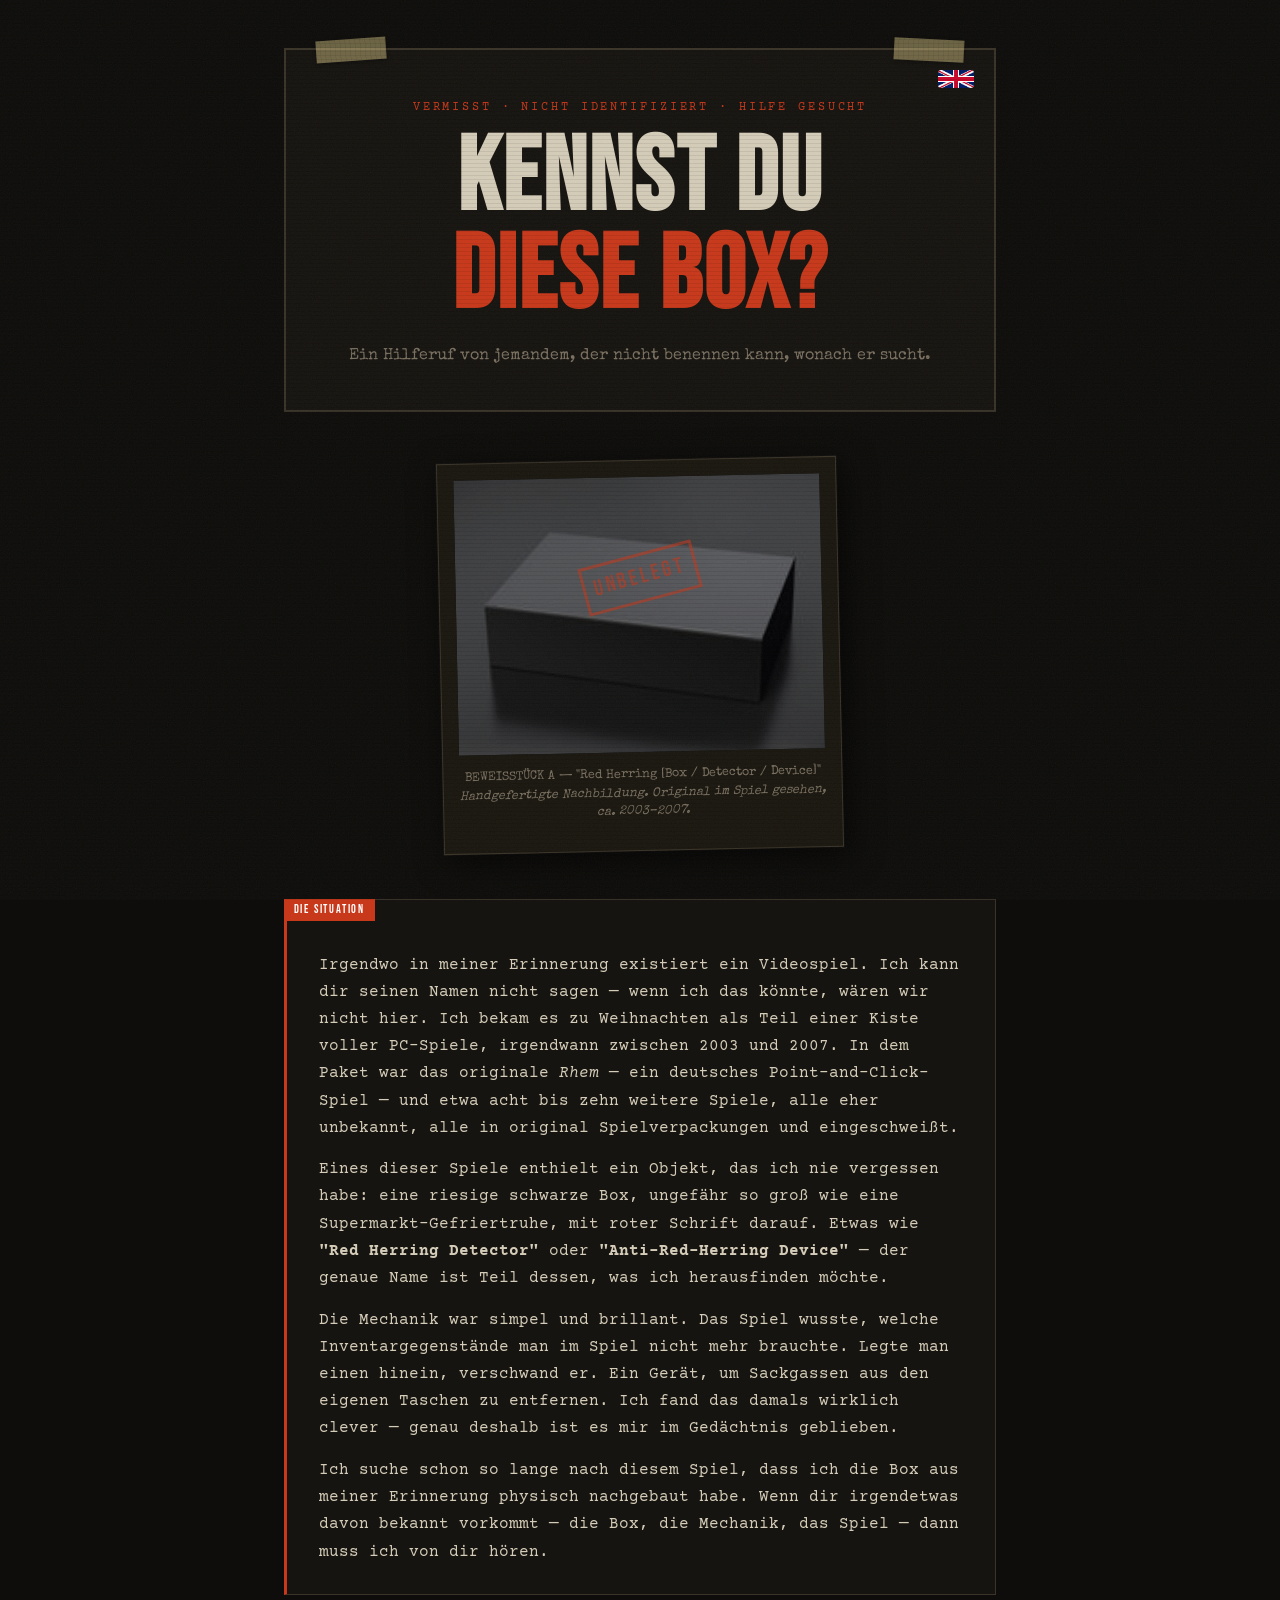
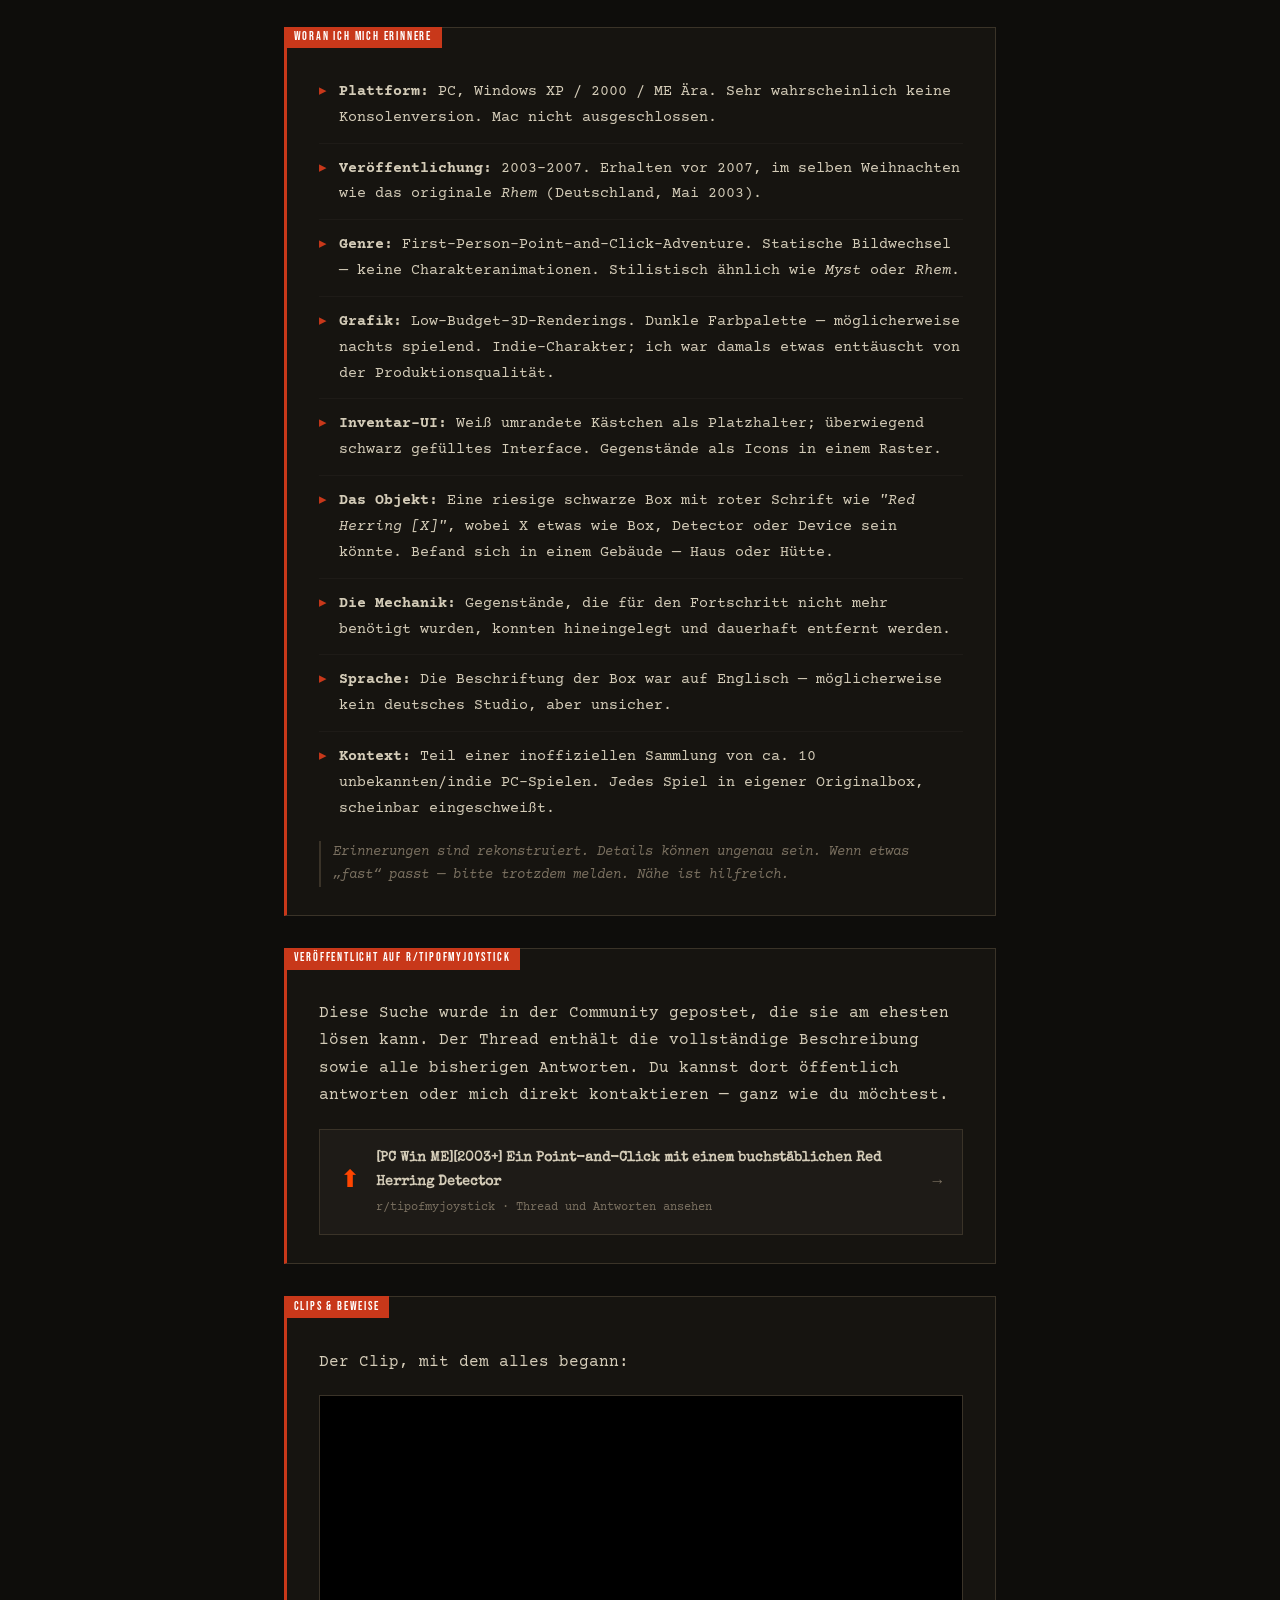
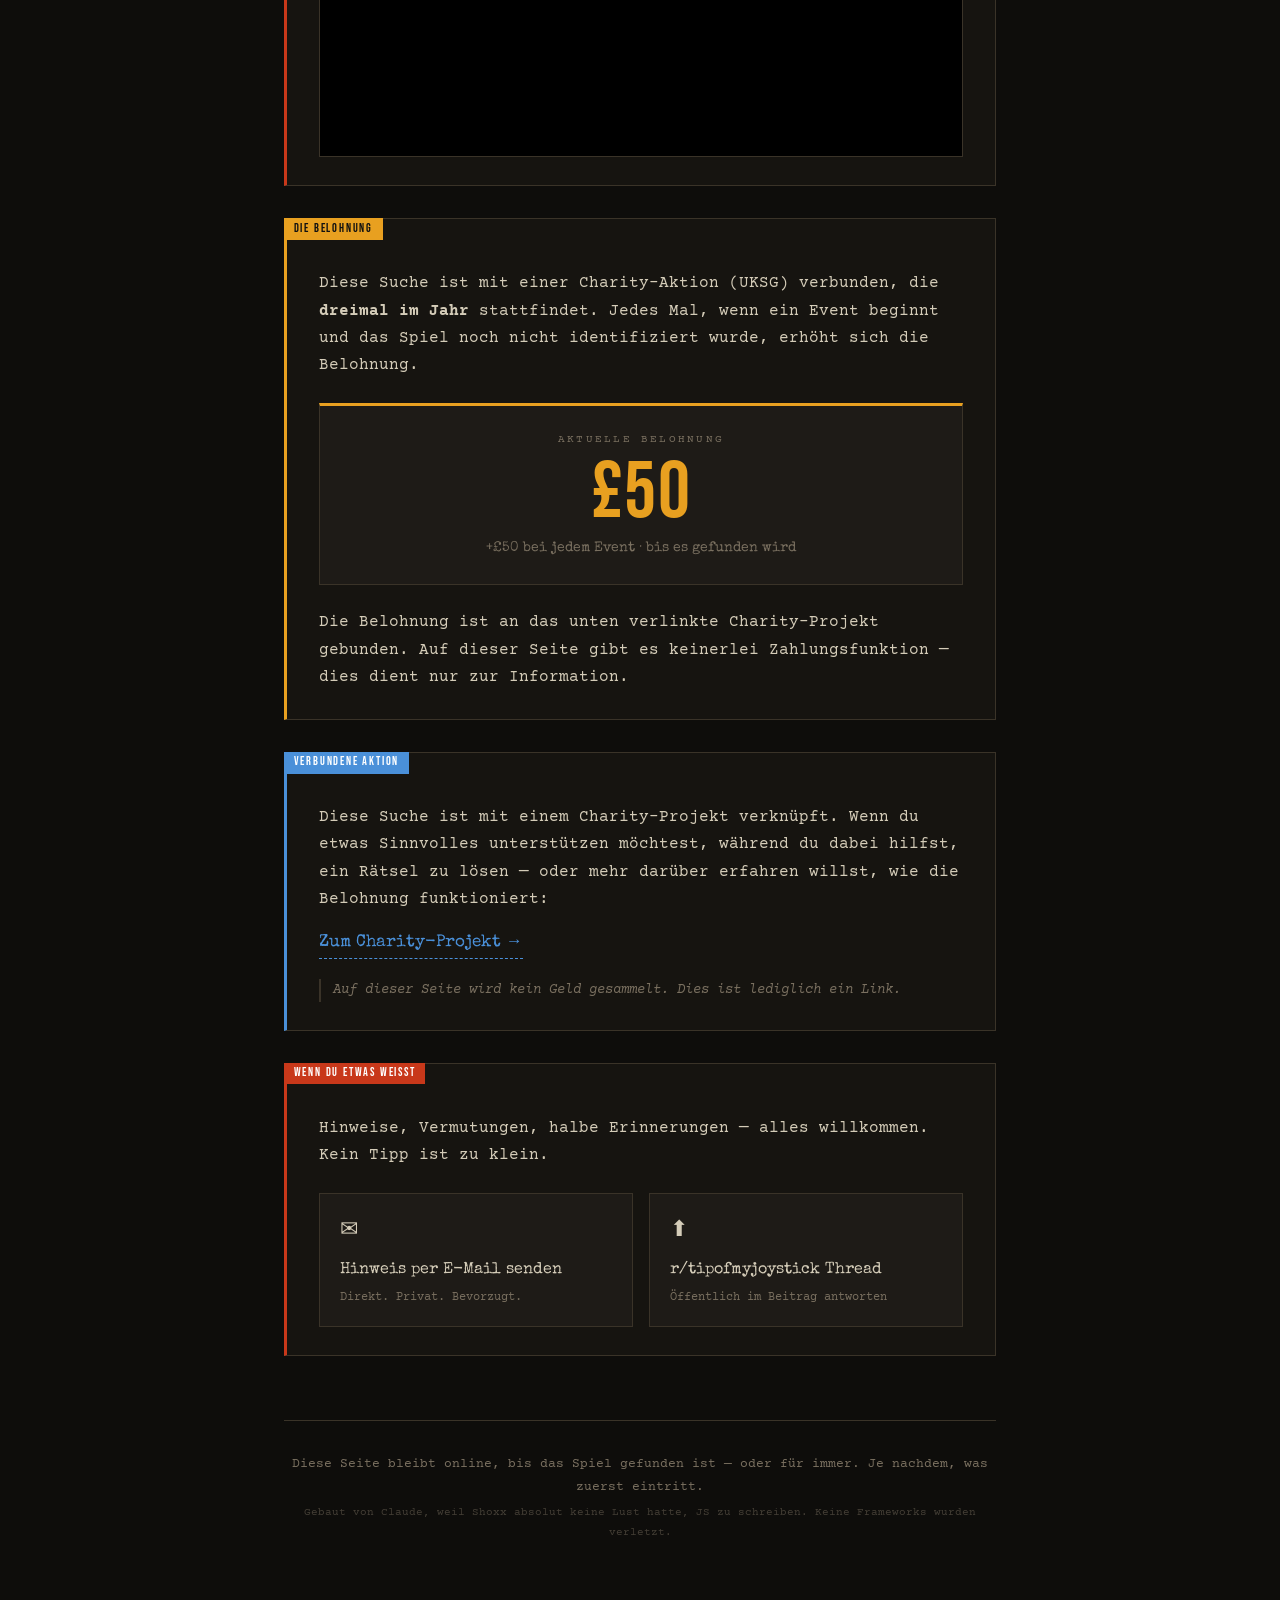
==== de.html @ 5bd43426 "Multi-Langauge" ====
<!DOCTYPE html>
<html lang="de">
<head>
  <meta charset="UTF-8" />
  <meta name="viewport" content="width=device-width, initial-scale=1.0" />
  <title>Kennst du diese Box?</title>
  <link rel="stylesheet" href="css/style.css" />
  <link rel="preconnect" href="https://fonts.googleapis.com" />
  <link rel="preconnect" href="https://fonts.gstatic.com" crossorigin />
  <link href="https://fonts.googleapis.com/css2?family=Special+Elite&family=Courier+Prime:ital,wght@0,400;0,700;1,400&family=Bebas+Neue&display=swap" rel="stylesheet" />
</head>
<body>

  <div class="noise"></div>
  <div class="scanlines"></div>

  <main class="container">

    <header class="header">
        <div class="lang-switch">
        <a href="index.html" aria-label="Switch to English version" class="lang-flag">
            <img src="assets/UK.png" alt="English" />
        </a>
        </div>
      <div class="tape tape-top-left"></div>
      <div class="tape tape-top-right"></div>
      <p class="eyebrow">VERMISST · NICHT IDENTIFIZIERT · HILFE GESUCHT</p>
      <h1 class="title">Kennst du<br><span class="title-accent">diese Box?</span></h1>
      <p class="subtitle">Ein Hilferuf von jemandem, der nicht benennen kann, wonach er sucht.</p>
    </header>

    <section class="photo-section">
      <div class="polaroid">
        <div class="polaroid-img-wrap">
          <img src="assets/box.jpg" alt="Der Red Herring Detector — eine schwarze Box mit roter Aufschrift" onerror="this.parentElement.classList.add('placeholder-active')" />
          <div class="photo-placeholder">
            <span>[ Foto der Box ]</span>
            <small>ersetze assets/box.jpg mit deinem Bild</small>
          </div>
        </div>
        <p class="polaroid-caption">BEWEISSTÜCK A — "Red Herring [Box / Detector / Device]"<br><em>Handgefertigte Nachbildung. Original im Spiel gesehen, ca. 2003–2007.</em></p>
      </div>
      <div class="stamp">UNBELEGT</div>
    </section>

    <section class="card" id="the-story">
      <div class="card-tab">DIE SITUATION</div>
      <p>
        Irgendwo in meiner Erinnerung existiert ein Videospiel. Ich kann dir seinen Namen nicht sagen — wenn ich das könnte, wären wir nicht hier.
        Ich bekam es zu Weihnachten als Teil einer Kiste voller PC-Spiele, irgendwann zwischen 2003 und 2007.
        In dem Paket war das originale <em>Rhem</em> — ein deutsches Point-and-Click-Spiel — und etwa acht bis zehn weitere Spiele,
        alle eher unbekannt, alle in original Spielverpackungen und eingeschweißt.
      </p>
      <p>
        Eines dieser Spiele enthielt ein Objekt, das ich nie vergessen habe: eine riesige schwarze Box,
        ungefähr so groß wie eine Supermarkt-Gefriertruhe, mit roter Schrift darauf.
        Etwas wie <strong>"Red Herring Detector"</strong> oder <strong>"Anti-Red-Herring Device"</strong> —
        der genaue Name ist Teil dessen, was ich herausfinden möchte.
      </p>
      <p>
        Die Mechanik war simpel und brillant. Das Spiel wusste, welche Inventargegenstände
        man im Spiel nicht mehr brauchte. Legte man einen hinein, verschwand er.
        Ein Gerät, um Sackgassen aus den eigenen Taschen zu entfernen.
        Ich fand das damals wirklich clever — genau deshalb ist es mir im Gedächtnis geblieben.
      </p>
      <p>
        Ich suche schon so lange nach diesem Spiel, dass ich die Box aus meiner Erinnerung physisch nachgebaut habe.
        Wenn dir irgendetwas davon bekannt vorkommt — die Box, die Mechanik, das Spiel —
        dann muss ich von dir hören.
      </p>
    </section>

    <section class="card" id="what-i-remember">
      <div class="card-tab">WORAN ICH MICH ERINNERE</div>
      <ul class="evidence-list">
        <li><span class="bullet">▸</span><span><strong>Plattform:</strong> PC, Windows XP / 2000 / ME Ära. Sehr wahrscheinlich keine Konsolenversion. Mac nicht ausgeschlossen.</span></li>
        <li><span class="bullet">▸</span><span><strong>Veröffentlichung:</strong> 2003–2007. Erhalten vor 2007, im selben Weihnachten wie das originale <em>Rhem</em> (Deutschland, Mai 2003).</span></li>
        <li><span class="bullet">▸</span><span><strong>Genre:</strong> First-Person-Point-and-Click-Adventure. Statische Bildwechsel — keine Charakteranimationen. Stilistisch ähnlich wie <em>Myst</em> oder <em>Rhem</em>.</span></li>
        <li><span class="bullet">▸</span><span><strong>Grafik:</strong> Low-Budget-3D-Renderings. Dunkle Farbpalette — möglicherweise nachts spielend. Indie-Charakter; ich war damals etwas enttäuscht von der Produktionsqualität.</span></li>
        <li><span class="bullet">▸</span><span><strong>Inventar-UI:</strong> Weiß umrandete Kästchen als Platzhalter; überwiegend schwarz gefülltes Interface. Gegenstände als Icons in einem Raster.</span></li>
        <li><span class="bullet">▸</span><span><strong>Das Objekt:</strong> Eine riesige schwarze Box mit roter Schrift wie <em>"Red Herring [X]"</em>, wobei X etwas wie Box, Detector oder Device sein könnte. Befand sich in einem Gebäude — Haus oder Hütte.</span></li>
        <li><span class="bullet">▸</span><span><strong>Die Mechanik:</strong> Gegenstände, die für den Fortschritt nicht mehr benötigt wurden, konnten hineingelegt und dauerhaft entfernt werden.</span></li>
        <li><span class="bullet">▸</span><span><strong>Sprache:</strong> Die Beschriftung der Box war auf Englisch — möglicherweise kein deutsches Studio, aber unsicher.</span></li>
        <li><span class="bullet">▸</span><span><strong>Kontext:</strong> Teil einer inoffiziellen Sammlung von ca. 10 unbekannten/indie PC-Spielen. Jedes Spiel in eigener Originalbox, scheinbar eingeschweißt.</span></li>
      </ul>
      <p class="caveat"><em>Erinnerungen sind rekonstruiert. Details können ungenau sein. Wenn etwas „fast“ passt — bitte trotzdem melden. Nähe ist hilfreich.</em></p>
    </section>

    <section class="card" id="reddit-post">
    <div class="card-tab">VERÖFFENTLICHT AUF r/tipofmyjoystick</div>
    <p>
        Diese Suche wurde in der Community gepostet, die sie am ehesten lösen kann.
        Der Thread enthält die vollständige Beschreibung sowie alle bisherigen Antworten.
        Du kannst dort öffentlich antworten oder mich direkt kontaktieren — ganz wie du möchtest.
    </p>
    <a
        href="https://www.reddit.com/r/tipofmyjoystick/comments/1jehrko/pc_win_me2003_a_pointnclick_with_a_literal_red/"
        target="_blank"
        rel="noopener"
        class="reddit-post-link"
    >
        <span class="reddit-post-icon">⬆</span>
        <span class="reddit-post-text">
        <strong>[PC Win ME][2003+] Ein Point-and-Click mit einem buchstäblichen Red Herring Detector</strong>
        <small>r/tipofmyjoystick · Thread und Antworten ansehen</small>
        </span>
        <span class="reddit-post-arrow">→</span>
    </a>
    </section>

    <section class="card" id="clips">
    <div class="card-tab">CLIPS &amp; BEWEISE</div>
    <p>Der Clip, mit dem alles begann:</p>
    <div class="embed-grid">
        <div class="embed-wrap">
        <iframe
            src="https://clips.twitch.tv/embed?clip=MagnificentArtsyMagpiePoooound-qaVjc-z2h3e-ZAI7&parent=darkshoxx.github.io"
            frameborder="0"
            allowfullscreen="true"
            scrolling="no"
        ></iframe>
        </div>
    </div>
    </section>

    <section class="card card-bounty" id="bounty">
    <div class="card-tab">DIE BELOHNUNG</div>
    <p>
        Diese Suche ist mit einer Charity-Aktion (UKSG) verbunden, die
        <strong>dreimal im Jahr</strong> stattfindet.
        Jedes Mal, wenn ein Event beginnt und das Spiel noch nicht identifiziert wurde,
        erhöht sich die Belohnung.
    </p>
    <div class="bounty-display">
        <span class="bounty-label">Aktuelle Belohnung</span>
        <span class="bounty-amount">£50</span>
        <span class="bounty-note">+£50 bei jedem Event · bis es gefunden wird</span>
    </div>
    <p>
        Die Belohnung ist an das unten verlinkte Charity-Projekt gebunden.
        Auf dieser Seite gibt es keinerlei Zahlungsfunktion — dies dient nur zur Information.
    </p>
    </section>

    <section class="card card-charity" id="charity">
    <div class="card-tab">VERBUNDENE AKTION</div>
    <p>
        Diese Suche ist mit einem Charity-Projekt verknüpft.
        Wenn du etwas Sinnvolles unterstützen möchtest, während du dabei hilfst,
        ein Rätsel zu lösen — oder mehr darüber erfahren willst, wie die Belohnung funktioniert:
    </p>
    <a href="#" target="_blank" rel="noopener" class="charity-link">
        Zum Charity-Projekt →
    </a>
    <p class="caveat"><em>Auf dieser Seite wird kein Geld gesammelt. Dies ist lediglich ein Link.</em></p>
    </section>

    <section class="card" id="contact">
      <div class="card-tab">WENN DU ETWAS WEISST</div>
      <p>Hinweise, Vermutungen, halbe Erinnerungen — alles willkommen. Kein Tipp ist zu klein.</p>

      <div class="links-grid">
        <a href="#" class="link-card link-mail" data-e="darkshoxx" data-d="yahoo.de">
          <span class="link-icon">✉</span>
          <span class="link-label">Hinweis per E-Mail senden</span>
          <span class="link-sub">Direkt. Privat. Bevorzugt.</span>
        </a>

        <a href="https://www.reddit.com/r/tipofmyjoystick/comments/1jehrko/pc_win_me2003_a_pointnclick_with_a_literal_red/"
           target="_blank"
           rel="noopener"
           class="link-card link-reddit">
          <span class="link-icon">⬆</span>
          <span class="link-label">r/tipofmyjoystick Thread</span>
          <span class="link-sub">Öffentlich im Beitrag antworten</span>
        </a>
      </div>
    </section>

    <footer class="footer">
      <p>Diese Seite bleibt online, bis das Spiel gefunden ist — oder für immer. Je nachdem, was zuerst eintritt.</p>
      <p class="footer-small">Gebaut von Claude, weil Shoxx absolut keine Lust hatte, JS zu schreiben. Keine Frameworks wurden verletzt.</p>
    </footer>

  </main>

  <script src="js/main.js"></script>
</body>
</html>
---- css/style.css ----
/* =========================================
   HAVE YOU SEEN THIS BOX? — stylesheet
   Aesthetic: classified document / evidence board
   ========================================= */

:root {
  --bg:        #0e0d0b;
  --surface:   #161410;
  --surface2:  #1e1b17;
  --border:    #3a3328;
  --text:      #d4ccb8;
  --text-dim:  #7a7060;
  --accent:    #c8381a;
  --accent2:   #e8a020;
  --accent3:   #4a90d9;
  --tape:      rgba(230, 210, 140, 0.55);
  --font-head: 'Bebas Neue', sans-serif;
  --font-body: 'Courier Prime', monospace;
  --font-worn: 'Special Elite', cursive;
}

*, *::before, *::after { box-sizing: border-box; margin: 0; padding: 0; }

html { scroll-behavior: smooth; }

body {
  background-color: var(--bg);
  color: var(--text);
  font-family: var(--font-body);
  font-size: 1rem;
  line-height: 1.7;
  min-height: 100vh;
  overflow-x: hidden;
}

/* ---- TEXTURE OVERLAYS ---- */
.noise {
  pointer-events: none;
  position: fixed;
  inset: 0;
  z-index: 100;
  opacity: 0.045;
  background-image: url("data:image/svg+xml,%3Csvg viewBox='0 0 200 200' xmlns='http://www.w3.org/2000/svg'%3E%3Cfilter id='n'%3E%3CfeTurbulence type='fractalNoise' baseFrequency='0.85' numOctaves='4' stitchTiles='stitch'/%3E%3C/filter%3E%3Crect width='100%25' height='100%25' filter='url(%23n)'/%3E%3C/svg%3E");
  background-repeat: repeat;
  background-size: 180px 180px;
}

.scanlines {
  pointer-events: none;
  position: fixed;
  inset: 0;
  z-index: 99;
  background: repeating-linear-gradient(
    to bottom,
    transparent,
    transparent 3px,
    rgba(0,0,0,0.07) 3px,
    rgba(0,0,0,0.07) 4px
  );
}

/* ---- LAYOUT ---- */
.container {
  max-width: 760px;
  margin: 0 auto;
  padding: 3rem 1.5rem 5rem;
  position: relative;
}

/* ---- HEADER ---- */
.header {
  position: relative;
  text-align: center;
  padding: 3rem 2rem 2.5rem;
  border: 2px solid var(--border);
  background: var(--surface);
  margin-bottom: 3rem;
  animation: fadeSlideDown 0.8s ease both;
}

.eyebrow {
  font-family: var(--font-body);
  font-size: 0.72rem;
  letter-spacing: 0.25em;
  color: var(--accent);
  text-transform: uppercase;
  margin-bottom: 0.75rem;
}

.title {
  font-family: var(--font-head);
  font-size: clamp(3.5rem, 10vw, 6.5rem);
  line-height: 0.95;
  letter-spacing: 0.02em;
  color: var(--text);
  margin-bottom: 0.5rem;
}

.title-accent {
  color: var(--accent);
  display: block;
}

.subtitle {
  font-family: var(--font-worn);
  font-size: 1rem;
  color: var(--text-dim);
  margin-top: 1rem;
}

/* ---- TAPE ---- */
.tape {
  position: absolute;
  width: 70px;
  height: 22px;
  background: var(--tape);
  opacity: 0.8;
  box-shadow: 0 1px 4px rgba(0,0,0,0.4);
}
.tape::after {
  content: '';
  position: absolute;
  inset: 0;
  background: repeating-linear-gradient(
    90deg,
    transparent, transparent 4px,
    rgba(0,0,0,0.06) 4px, rgba(0,0,0,0.06) 5px
  );
}
.tape-top-left  { top: -11px; left: 30px; transform: rotate(-4deg); }
.tape-top-right { top: -11px; right: 30px; transform: rotate(3deg); }

/* ---- POLAROID ---- */
.photo-section {
  position: relative;
  display: flex;
  justify-content: center;
  margin-bottom: 3rem;
  animation: fadeSlideDown 0.8s 0.15s ease both;
}

.polaroid {
  background: #1a1710;
  border: 1px solid var(--border);
  padding: 1rem 1rem 1.75rem;
  max-width: 400px;
  width: 100%;
  box-shadow: 6px 8px 32px rgba(0,0,0,0.7), 0 0 0 1px rgba(255,255,255,0.03);
  transform: rotate(-1.2deg);
  position: relative;
  transition: transform 0.1s ease-out;
}

.polaroid-img-wrap {
  position: relative;
  background: #111;
  aspect-ratio: 4/3;
  overflow: hidden;
  display: flex;
  align-items: center;
  justify-content: center;
}

.polaroid-img-wrap img {
  width: 100%;
  height: 100%;
  object-fit: cover;
  display: block;
  filter: contrast(1.05) saturate(0.85);
}

/* Placeholder shown when image fails to load */
.photo-placeholder {
  display: none;
  flex-direction: column;
  align-items: center;
  justify-content: center;
  gap: 0.5rem;
  color: var(--text-dim);
  font-size: 0.85rem;
  font-family: var(--font-body);
  text-align: center;
  padding: 2rem;
  border: 1px dashed var(--border);
  width: 100%;
  height: 100%;
  position: absolute;
  inset: 0;
}
.photo-placeholder small { font-size: 0.7rem; opacity: 0.6; }
.placeholder-active img { display: none; }
.placeholder-active .photo-placeholder { display: flex; }

.polaroid-caption {
  font-family: var(--font-worn);
  font-size: 0.78rem;
  color: var(--text-dim);
  text-align: center;
  margin-top: 0.9rem;
  line-height: 1.5;
}

.stamp {
  position: absolute;
  top: 30%;
  left: 50%;
  font-family: var(--font-head);
  font-size: 1.4rem;
  letter-spacing: 0.15em;
  color: var(--accent);
  border: 3px solid var(--accent);
  padding: 0.15rem 0.5rem;

  transform: translate(-50%, -50%) rotate(-15deg);
  opacity: 0.55;
  pointer-events: none;
  text-transform: uppercase;

}

/* ---- CARDS ---- */
.card {
  position: relative;
  background: var(--surface);
  border: 1px solid var(--border);
  border-left: 3px solid var(--accent);
  padding: 2rem 2rem 1.75rem;
  margin-bottom: 2rem;
  animation: fadeSlideUp 0.6s ease both;
  animation-play-state: paused; /* JS will trigger these */
}

.card-tab {
  position: absolute;
  top: -1px;
  left: -3px;
  background: var(--accent);
  color: #fff;
  font-family: var(--font-head);
  font-size: 0.75rem;
  letter-spacing: 0.15em;
  padding: 0.15rem 0.6rem;
  line-height: 1.4;
}

.card p + p { margin-top: 0.9rem; }
.card p:first-of-type { margin-top: 1.2rem; }

.caveat {
  margin-top: 1.2rem;
  color: var(--text-dim);
  font-size: 0.85rem;
  border-left: 2px solid var(--border);
  padding-left: 0.75rem;
}

/* ---- EVIDENCE LIST ---- */
.evidence-list {
  list-style: none;
  margin-top: 1.2rem;
  display: flex;
  flex-direction: column;
  gap: 0.75rem;
}

.evidence-list li {
  display: flex;
  gap: 0.75rem;
  align-items: baseline;
  font-size: 0.95rem;
  padding-bottom: 0.75rem;
  border-bottom: 1px solid var(--surface2);
}

.evidence-list li:last-child {
  border-bottom: none;
  padding-bottom: 0;
}

.bullet {
  color: var(--accent);
  flex-shrink: 0;
}

/* ---- REDDIT POST LINK ---- */
.reddit-post-link {
  display: flex;
  align-items: center;
  gap: 1rem;
  margin-top: 1.25rem;
  padding: 1rem 1.25rem;
  background: var(--surface2);
  border: 1px solid var(--border);
  text-decoration: none;
  color: var(--text);
  transition: border-color 0.2s, background 0.2s;
}

.reddit-post-link:hover {
  border-color: #ff4500;
  background: #1c1814;
}

.reddit-post-icon {
  font-size: 1.5rem;
  color: #ff4500;
  flex-shrink: 0;
}

.reddit-post-text {
  display: flex;
  flex-direction: column;
  gap: 0.2rem;
  flex: 1;
}

.reddit-post-text strong {
  font-size: 0.9rem;
  color: var(--text);
  font-family: var(--font-worn);
}

.reddit-post-text small {
  font-size: 0.75rem;
  color: var(--text-dim);
}

.reddit-post-arrow {
  color: var(--text-dim);
  flex-shrink: 0;
  transition: transform 0.2s, color 0.2s;
}

.reddit-post-link:hover .reddit-post-arrow {
  transform: translateX(4px);
  color: #ff4500;
}

/* ---- EMBED GRID ---- */
.embed-grid {
  display: grid;
  gap: 1rem;
  margin-top: 1.2rem;
}

.embed-wrap {
  position: relative;
  aspect-ratio: 16/9;
  background: #000;
  border: 1px solid var(--border);
}

.embed-wrap iframe {
  position: absolute;
  inset: 0;
  width: 100%;
  height: 100%;
  border: none;
}

/* ---- BOUNTY ---- */
.card-bounty {
  border-left-color: var(--accent2);
}

.card-bounty .card-tab {
  background: var(--accent2);
  color: #111;
}

.bounty-display {
  display: flex;
  flex-direction: column;
  align-items: center;
  gap: 0.25rem;
  margin: 1.5rem 0;
  padding: 1.5rem;
  background: var(--surface2);
  border: 1px solid var(--border);
  border-top: 3px solid var(--accent2);
  text-align: center;
}

.bounty-label {
  font-family: var(--font-body);
  font-size: 0.7rem;
  letter-spacing: 0.2em;
  text-transform: uppercase;
  color: var(--text-dim);
}

.bounty-amount {
  font-family: var(--font-head);
  font-size: clamp(3rem, 10vw, 5rem);
  color: var(--accent2);
  line-height: 1;
  letter-spacing: 0.02em;
}

.bounty-note {
  font-family: var(--font-worn);
  font-size: 0.85rem;
  color: var(--text-dim);
}

/* ---- CHARITY CARD ---- */
.card-charity {
  border-left-color: var(--accent3);
}

.card-charity .card-tab {
  background: var(--accent3);
  color: #fff;
}

.charity-link {
  display: inline-block;
  margin-top: 1rem;
  font-family: var(--font-worn);
  font-size: 1.05rem;
  color: var(--accent3);
  text-decoration: none;
  border-bottom: 1px dashed var(--accent3);
  padding-bottom: 1px;
  transition: opacity 0.2s;
}

.charity-link:hover { opacity: 0.75; }

/* ---- CONTACT LINKS GRID ---- */
.links-grid {
  display: grid;
  grid-template-columns: repeat(auto-fit, minmax(220px, 1fr));
  gap: 1rem;
  margin-top: 1.5rem;
}

.link-card {
  display: flex;
  flex-direction: column;
  gap: 0.2rem;
  padding: 1.1rem 1.25rem;
  background: var(--surface2);
  border: 1px solid var(--border);
  text-decoration: none;
  color: var(--text);
  transition: border-color 0.2s, background 0.2s, transform 0.15s;
  position: relative;
  overflow: hidden;
}

.link-card::before {
  content: '';
  position: absolute;
  inset: 0 auto 0 0;
  width: 3px;
  background: var(--accent);
  transform: scaleY(0);
  transition: transform 0.2s;
  transform-origin: bottom;
}

.link-mail::before  { background: var(--accent); }
.link-reddit::before { background: #ff4500; }

.link-card:hover {
  border-color: var(--accent);
  background: #211e18;
  transform: translateY(-2px);
}

.link-reddit:hover { border-color: #ff4500; }

.link-card:hover::before { transform: scaleY(1); }

.link-icon {
  font-size: 1.4rem;
  margin-bottom: 0.25rem;
  display: block;
}

.link-label {
  font-family: var(--font-worn);
  font-size: 1rem;
  color: var(--text);
}

.link-sub {
  font-size: 0.75rem;
  color: var(--text-dim);
  transition: color 0.2s;
}

/* ---- FOOTER ---- */
.footer {
  margin-top: 4rem;
  text-align: center;
  color: var(--text-dim);
  font-size: 0.8rem;
  line-height: 1.8;
  border-top: 1px solid var(--border);
  padding-top: 2rem;
}

.footer-small {
  margin-top: 0.25rem;
  font-size: 0.7rem;
  opacity: 0.5;
}

/* ---- ANIMATIONS ---- */
@keyframes fadeSlideDown {
  from { opacity: 0; transform: translateY(-18px); }
  to   { opacity: 1; transform: translateY(0); }
}

@keyframes fadeSlideUp {
  from { opacity: 0; transform: translateY(16px); }
  to   { opacity: 1; transform: translateY(0); }
}

/* ---- SELECTION ---- */
::selection {
  background: var(--accent);
  color: #fff;
}

/* ---- RESPONSIVE ---- */
@media (max-width: 520px) {
  .container { padding: 2rem 1rem 4rem; }
  .header { padding: 2rem 1rem 2rem; }
  .title { font-size: clamp(3rem, 14vw, 5rem); }
  .card { padding: 1.5rem 1.25rem 1.5rem; }
  .polaroid { max-width: 100%; }
  .links-grid { grid-template-columns: 1fr; }
  .reddit-post-link { flex-wrap: wrap; }
}

/* Language switch container */
.lang-switch {
  position: absolute;
  top: 20px;
  right: 20px;
  z-index: 20;
}

/* Flag link */
.lang-flag {
  display: inline-block;
  text-decoration: none;
}

/* Flag image styling */
.lang-flag img {
  width: 36px;         /* same width for both */
  height: auto;        /* preserves ratio */
  display: block;
  border-radius: 3px;  /* subtle rounding */
  transition: transform 0.2s ease, opacity 0.2s ease;
}

.lang-flag img:hover {
  transform: scale(1.1);
  opacity: 0.85;
}
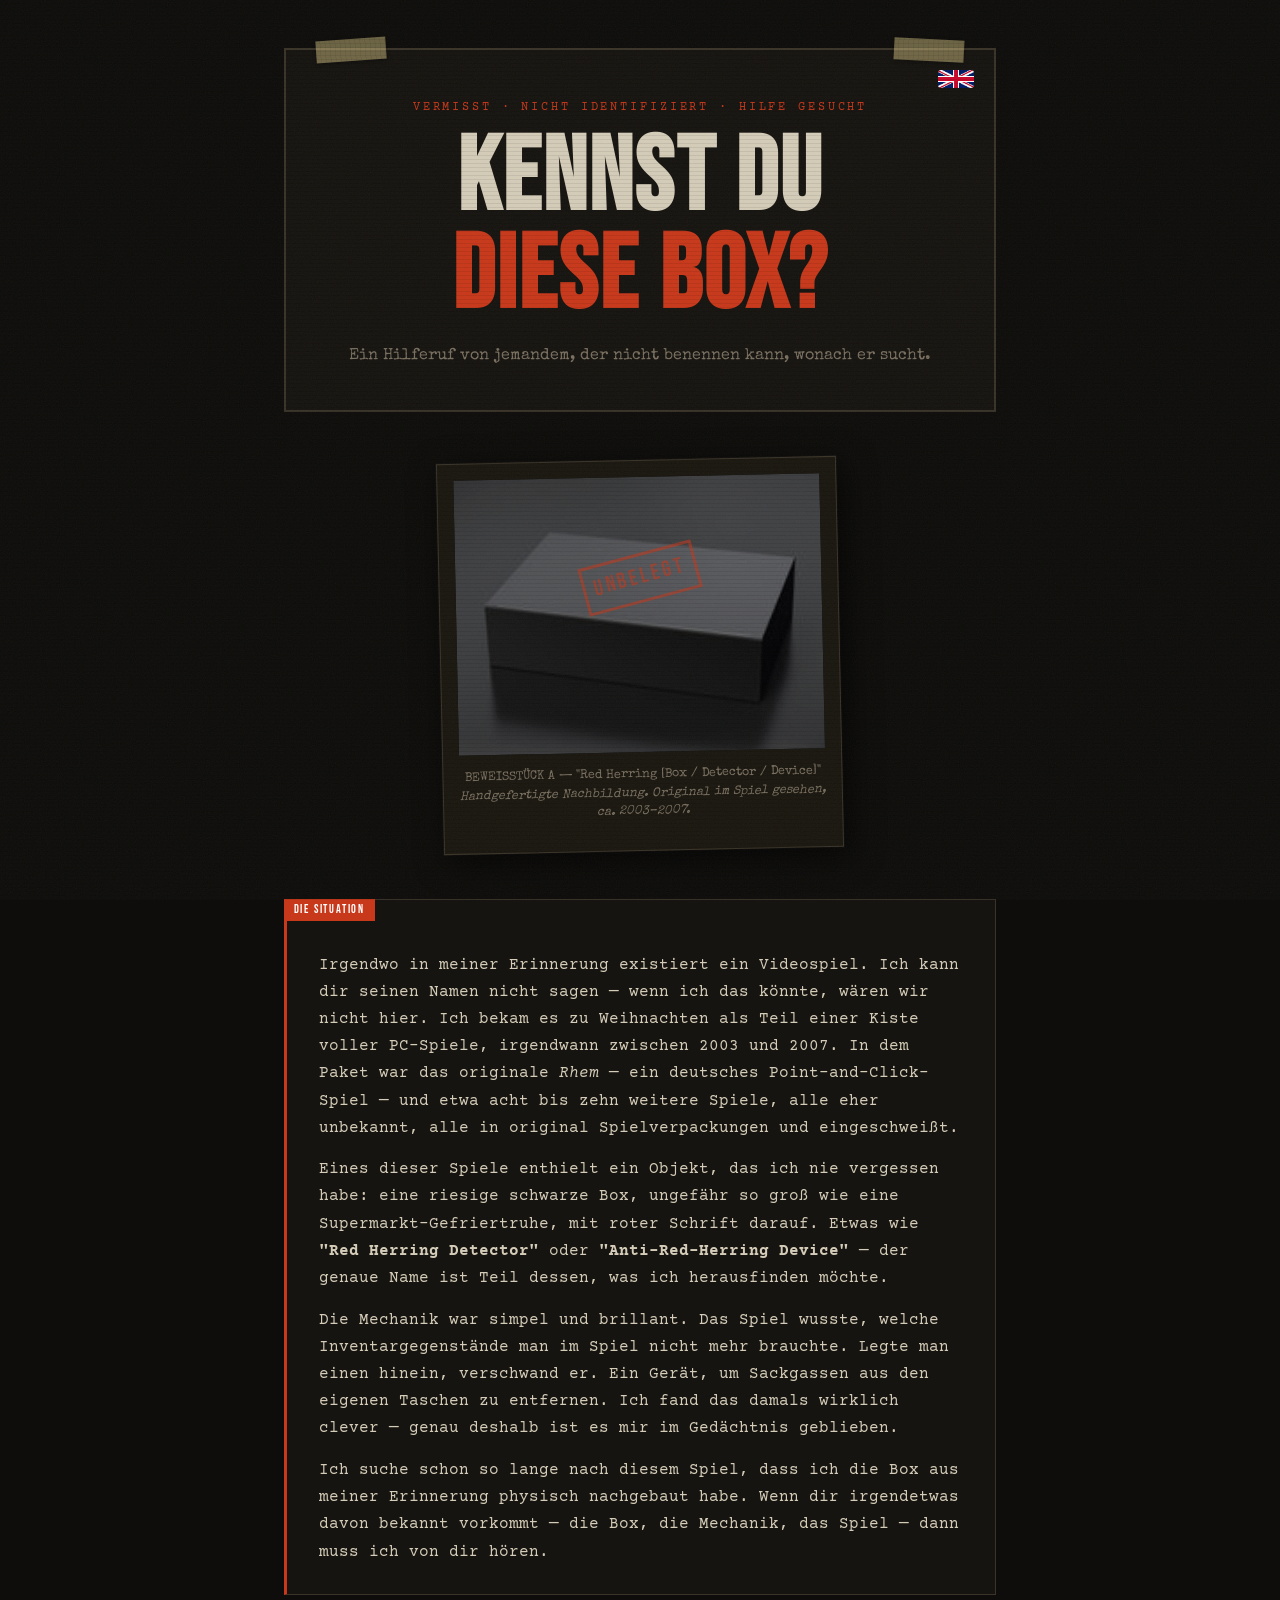
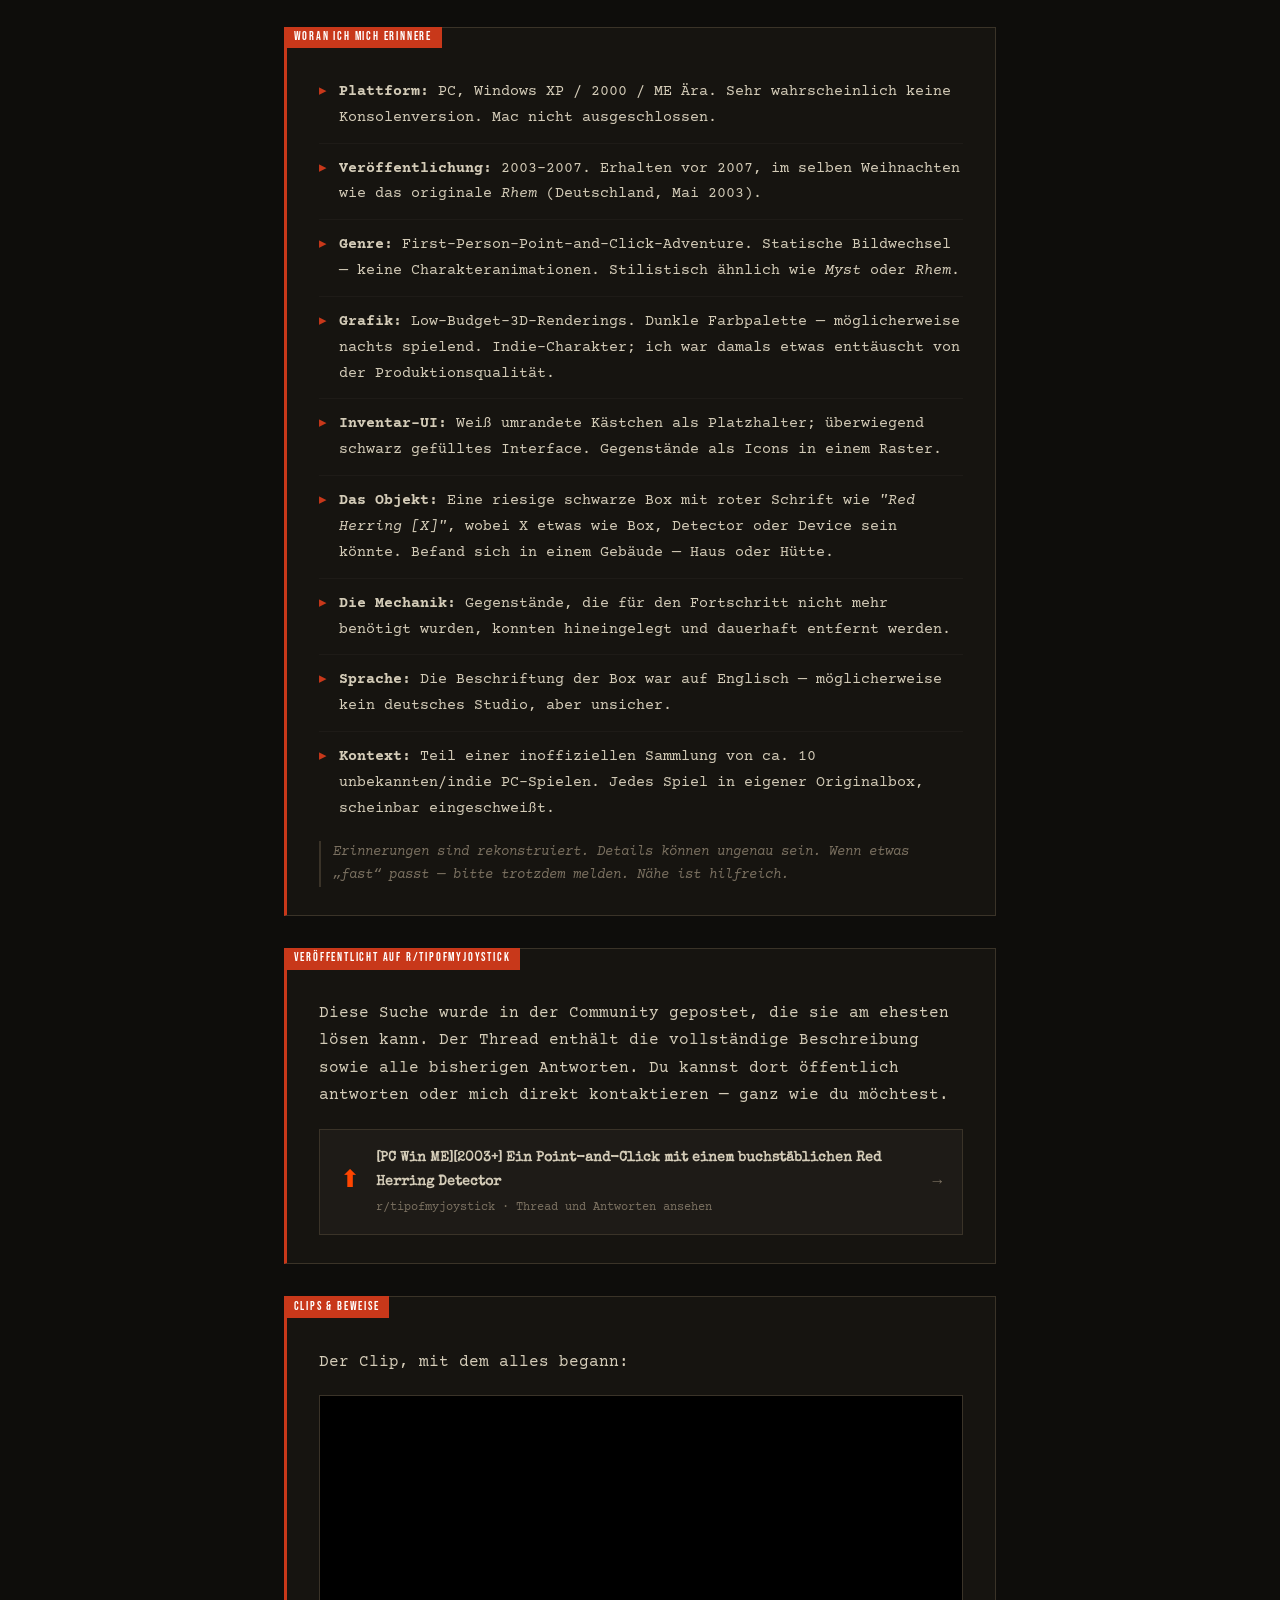
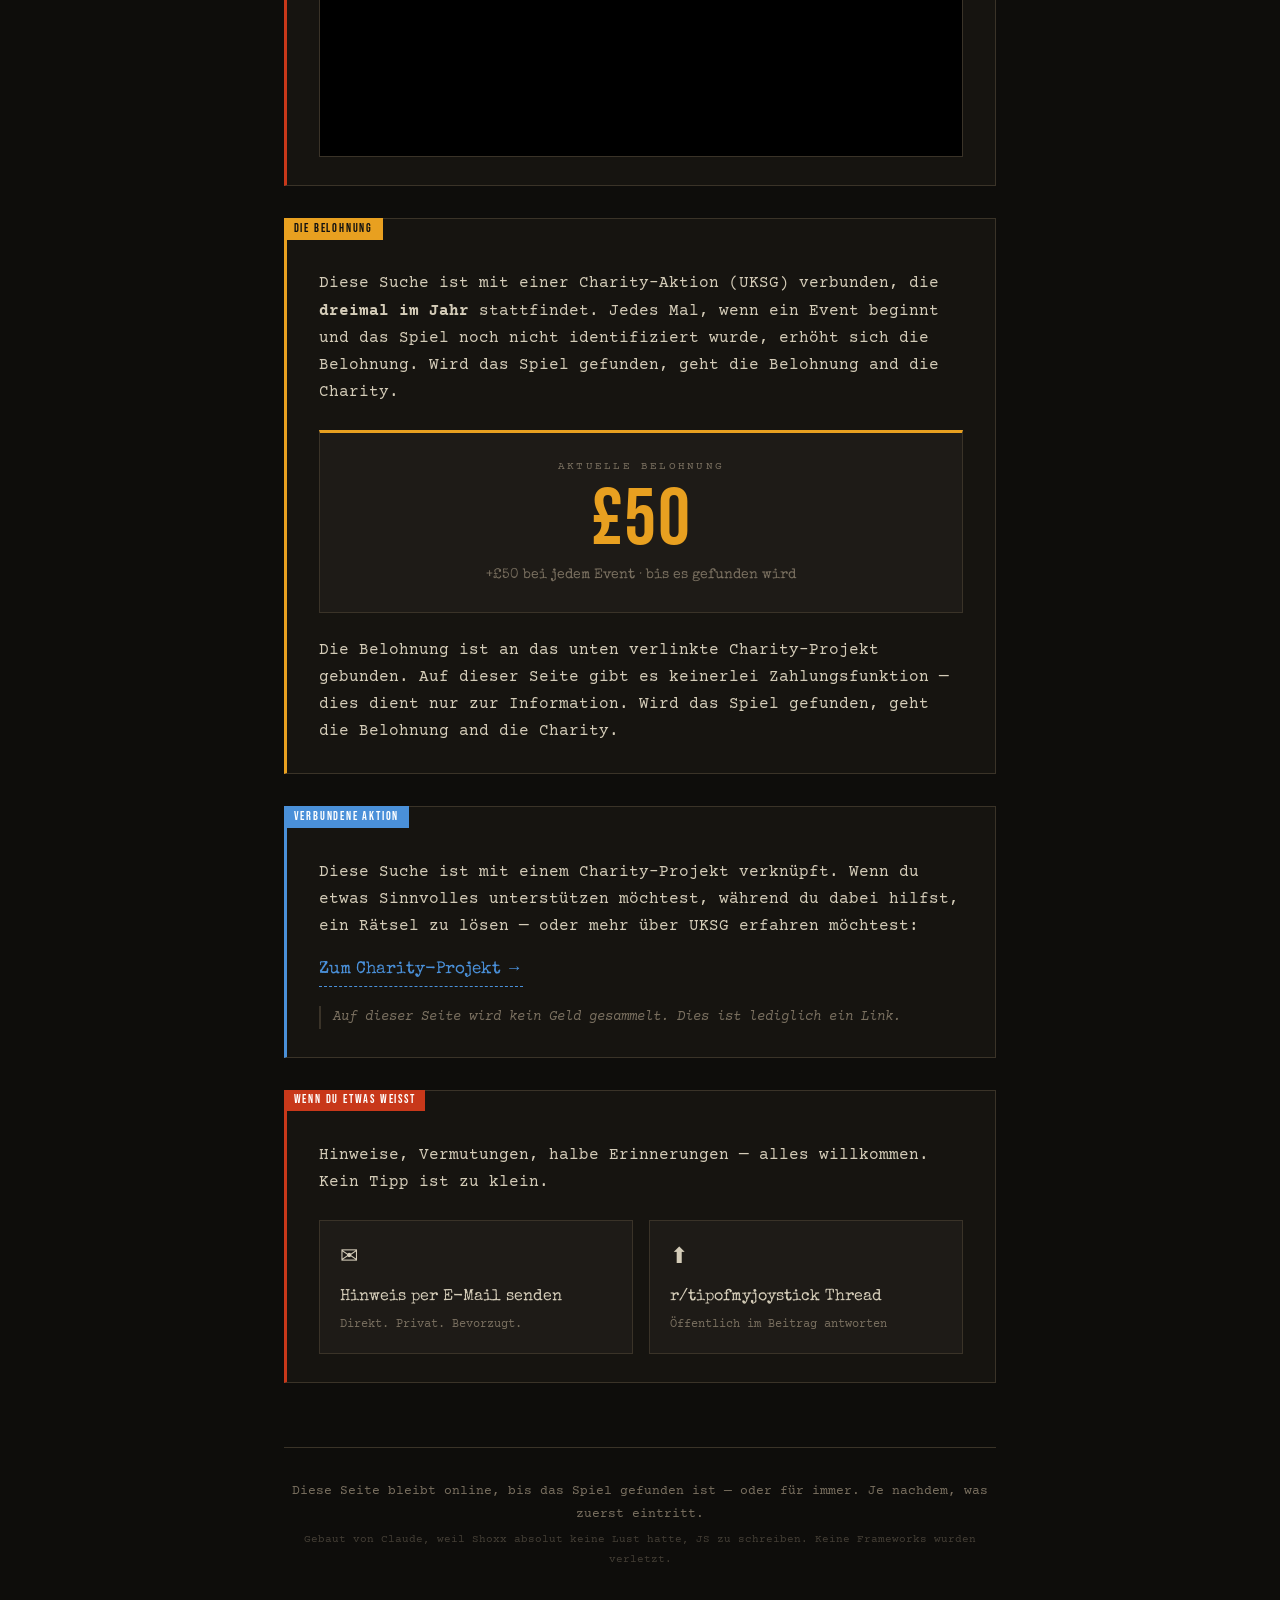
==== commit 2ab54ad5: "clarifications" ====
--- a/de.html
+++ b/de.html
@@ -129,7 +129,7 @@
         Diese Suche ist mit einer Charity-Aktion (UKSG) verbunden, die
         <strong>dreimal im Jahr</strong> stattfindet.
         Jedes Mal, wenn ein Event beginnt und das Spiel noch nicht identifiziert wurde,
-        erhöht sich die Belohnung.
+        erhöht sich die Belohnung. Wird das Spiel gefunden, geht die Belohnung and die Charity.
     </p>
     <div class="bounty-display">
         <span class="bounty-label">Aktuelle Belohnung</span>
@@ -138,7 +138,7 @@
     </div>
     <p>
         Die Belohnung ist an das unten verlinkte Charity-Projekt gebunden.
-        Auf dieser Seite gibt es keinerlei Zahlungsfunktion — dies dient nur zur Information.
+        Auf dieser Seite gibt es keinerlei Zahlungsfunktion — dies dient nur zur Information. Wird das Spiel gefunden, geht die Belohnung and die Charity.
     </p>
     </section>
 
@@ -147,7 +147,7 @@
     <p>
         Diese Suche ist mit einem Charity-Projekt verknüpft.
         Wenn du etwas Sinnvolles unterstützen möchtest, während du dabei hilfst,
-        ein Rätsel zu lösen — oder mehr darüber erfahren willst, wie die Belohnung funktioniert:
+        ein Rätsel zu lösen — oder mehr über UKSG erfahren möchtest:
     </p>
     <a href="#" target="_blank" rel="noopener" class="charity-link">
         Zum Charity-Projekt →
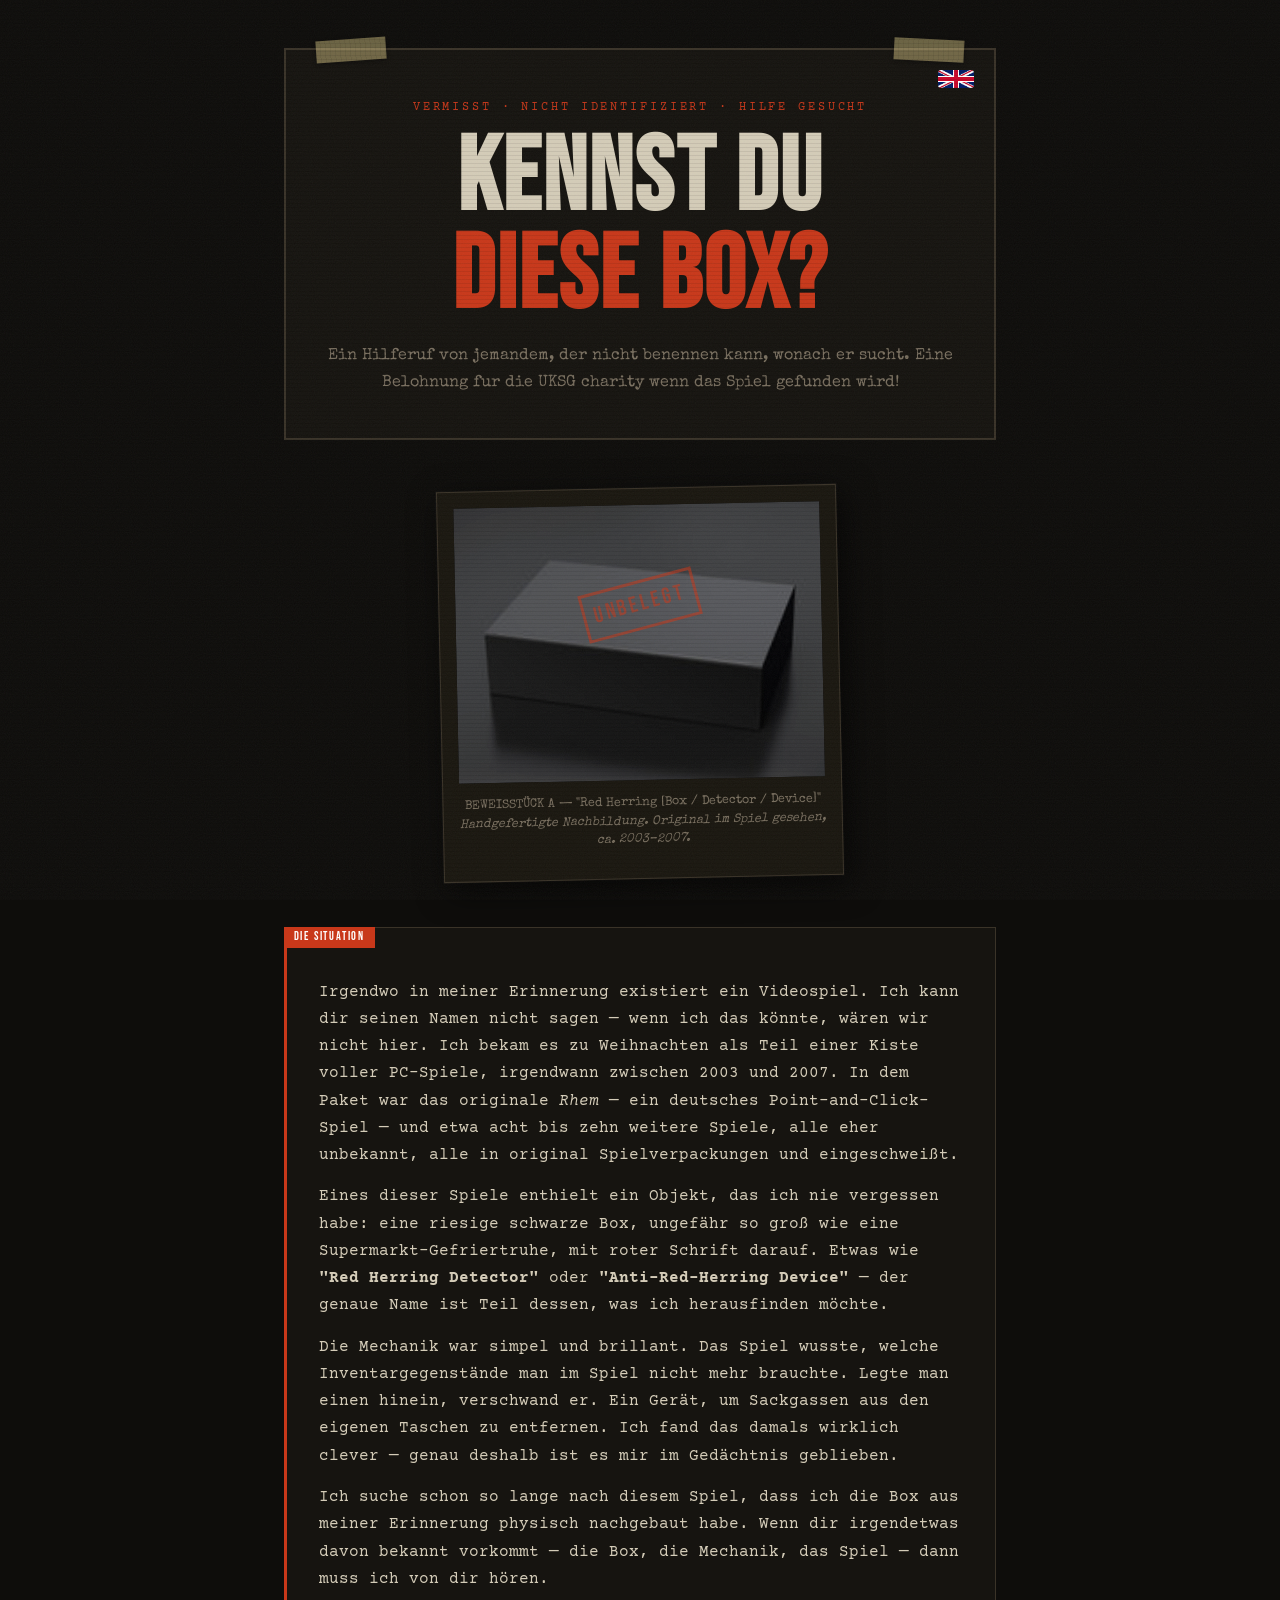
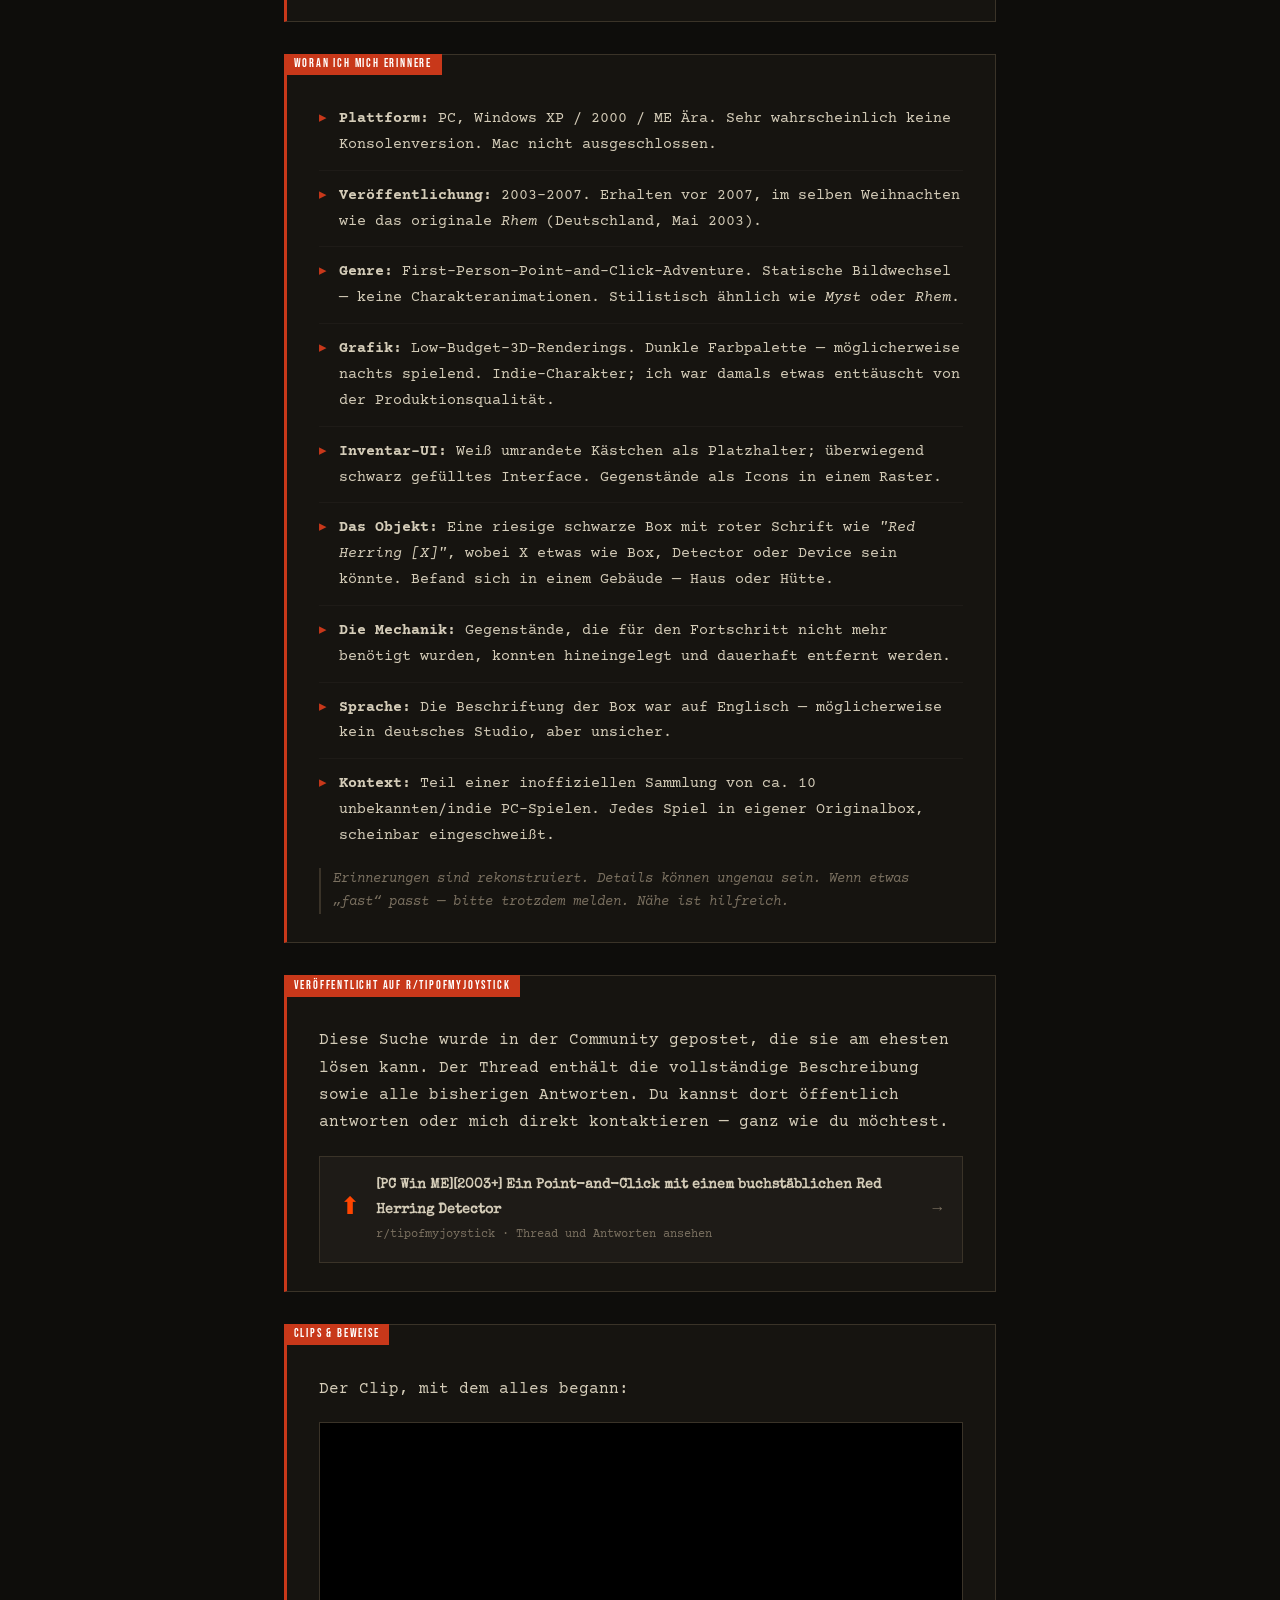
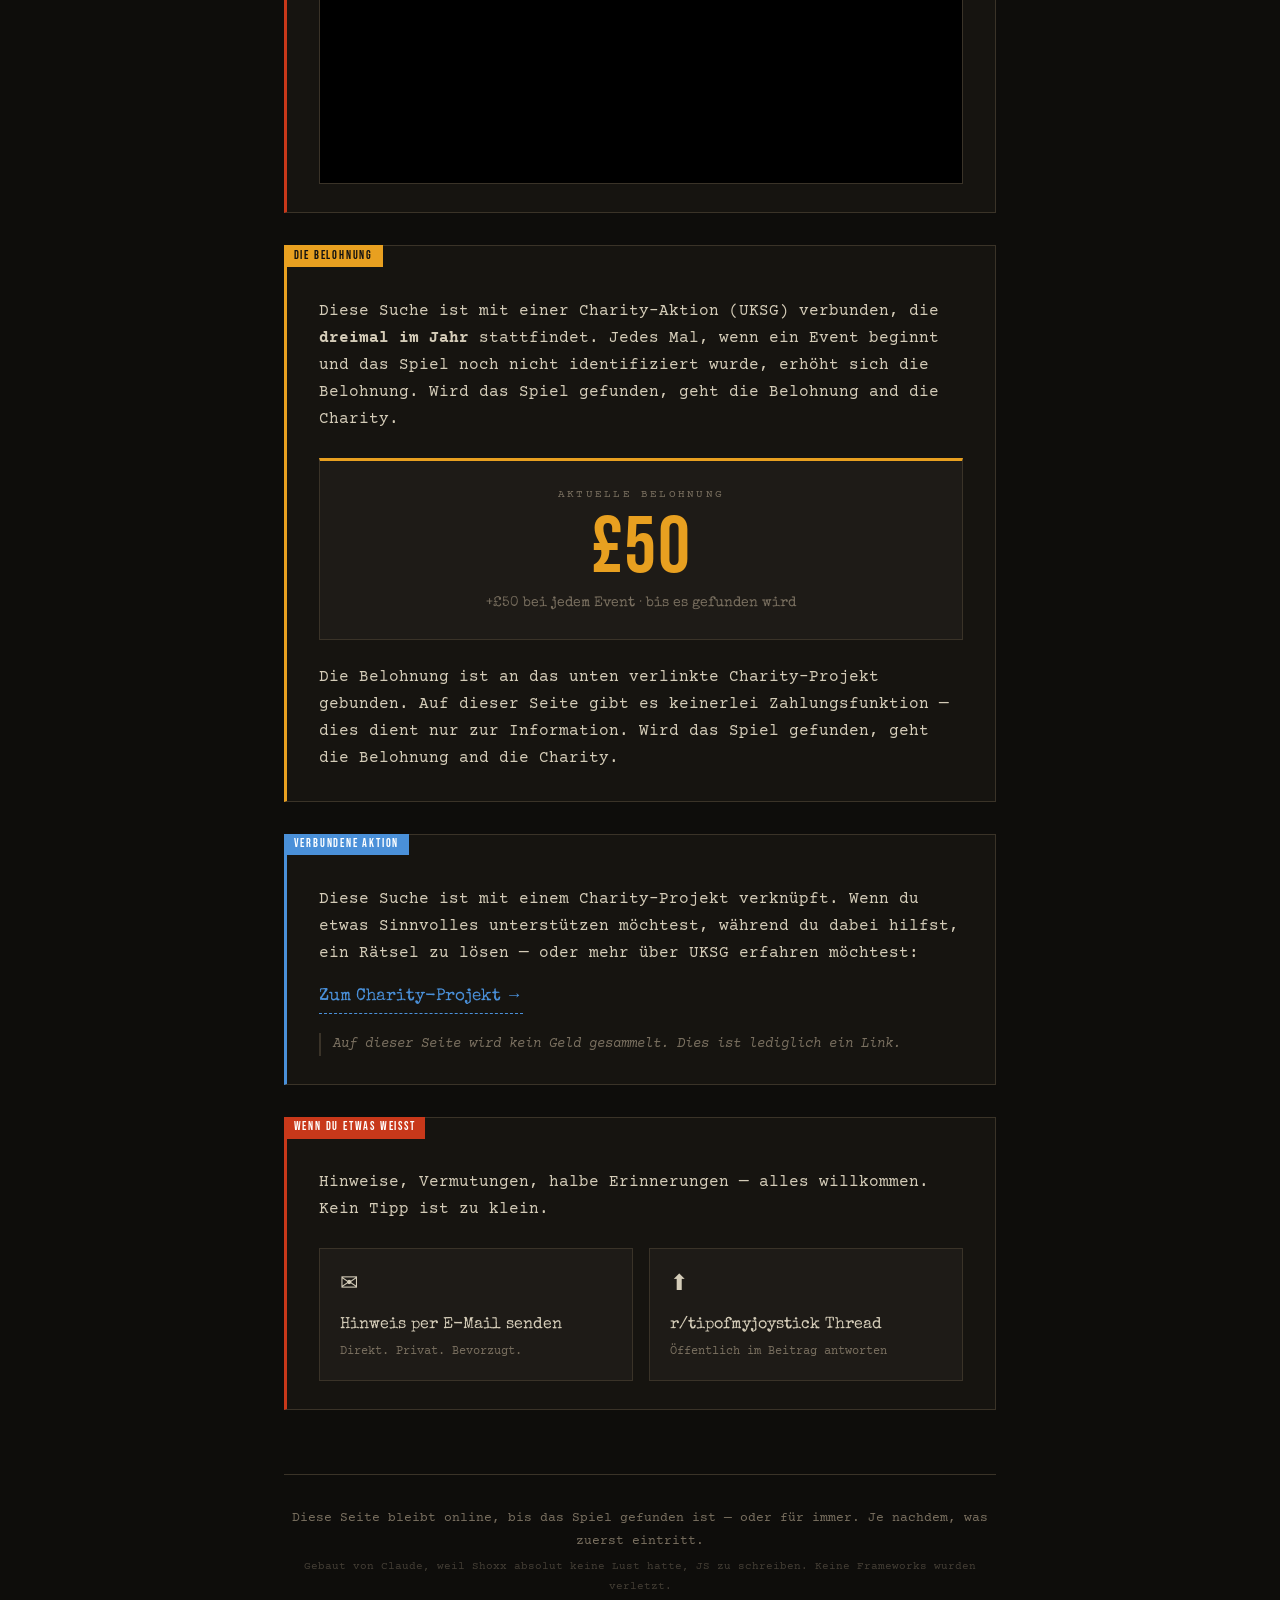
==== commit 6d608535: "mentioning UKSG in title" ====
--- a/de.html
+++ b/de.html
@@ -26,7 +26,7 @@
       <div class="tape tape-top-right"></div>
       <p class="eyebrow">VERMISST · NICHT IDENTIFIZIERT · HILFE GESUCHT</p>
       <h1 class="title">Kennst du<br><span class="title-accent">diese Box?</span></h1>
-      <p class="subtitle">Ein Hilferuf von jemandem, der nicht benennen kann, wonach er sucht.</p>
+      <p class="subtitle">Ein Hilferuf von jemandem, der nicht benennen kann, wonach er sucht. Eine Belohnung fur die UKSG charity wenn das Spiel gefunden wird!</p>
     </header>
 
     <section class="photo-section">
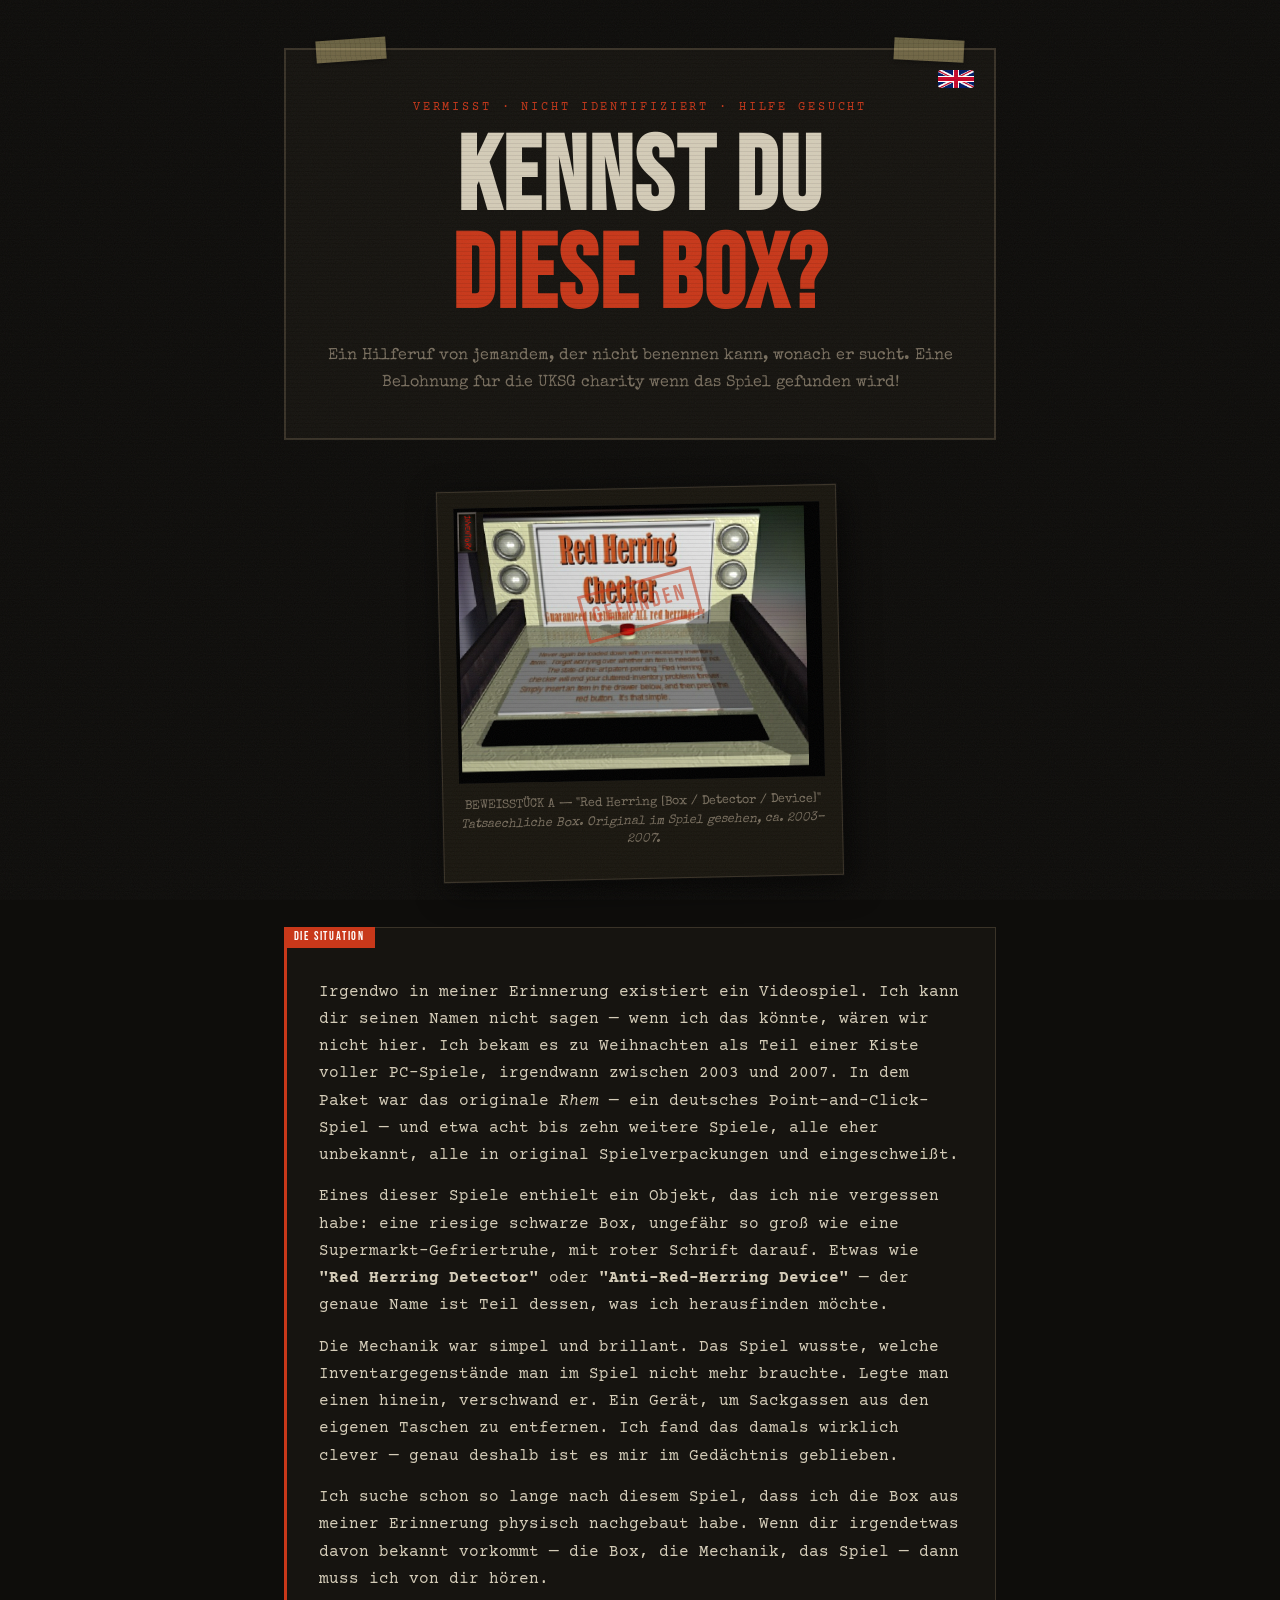
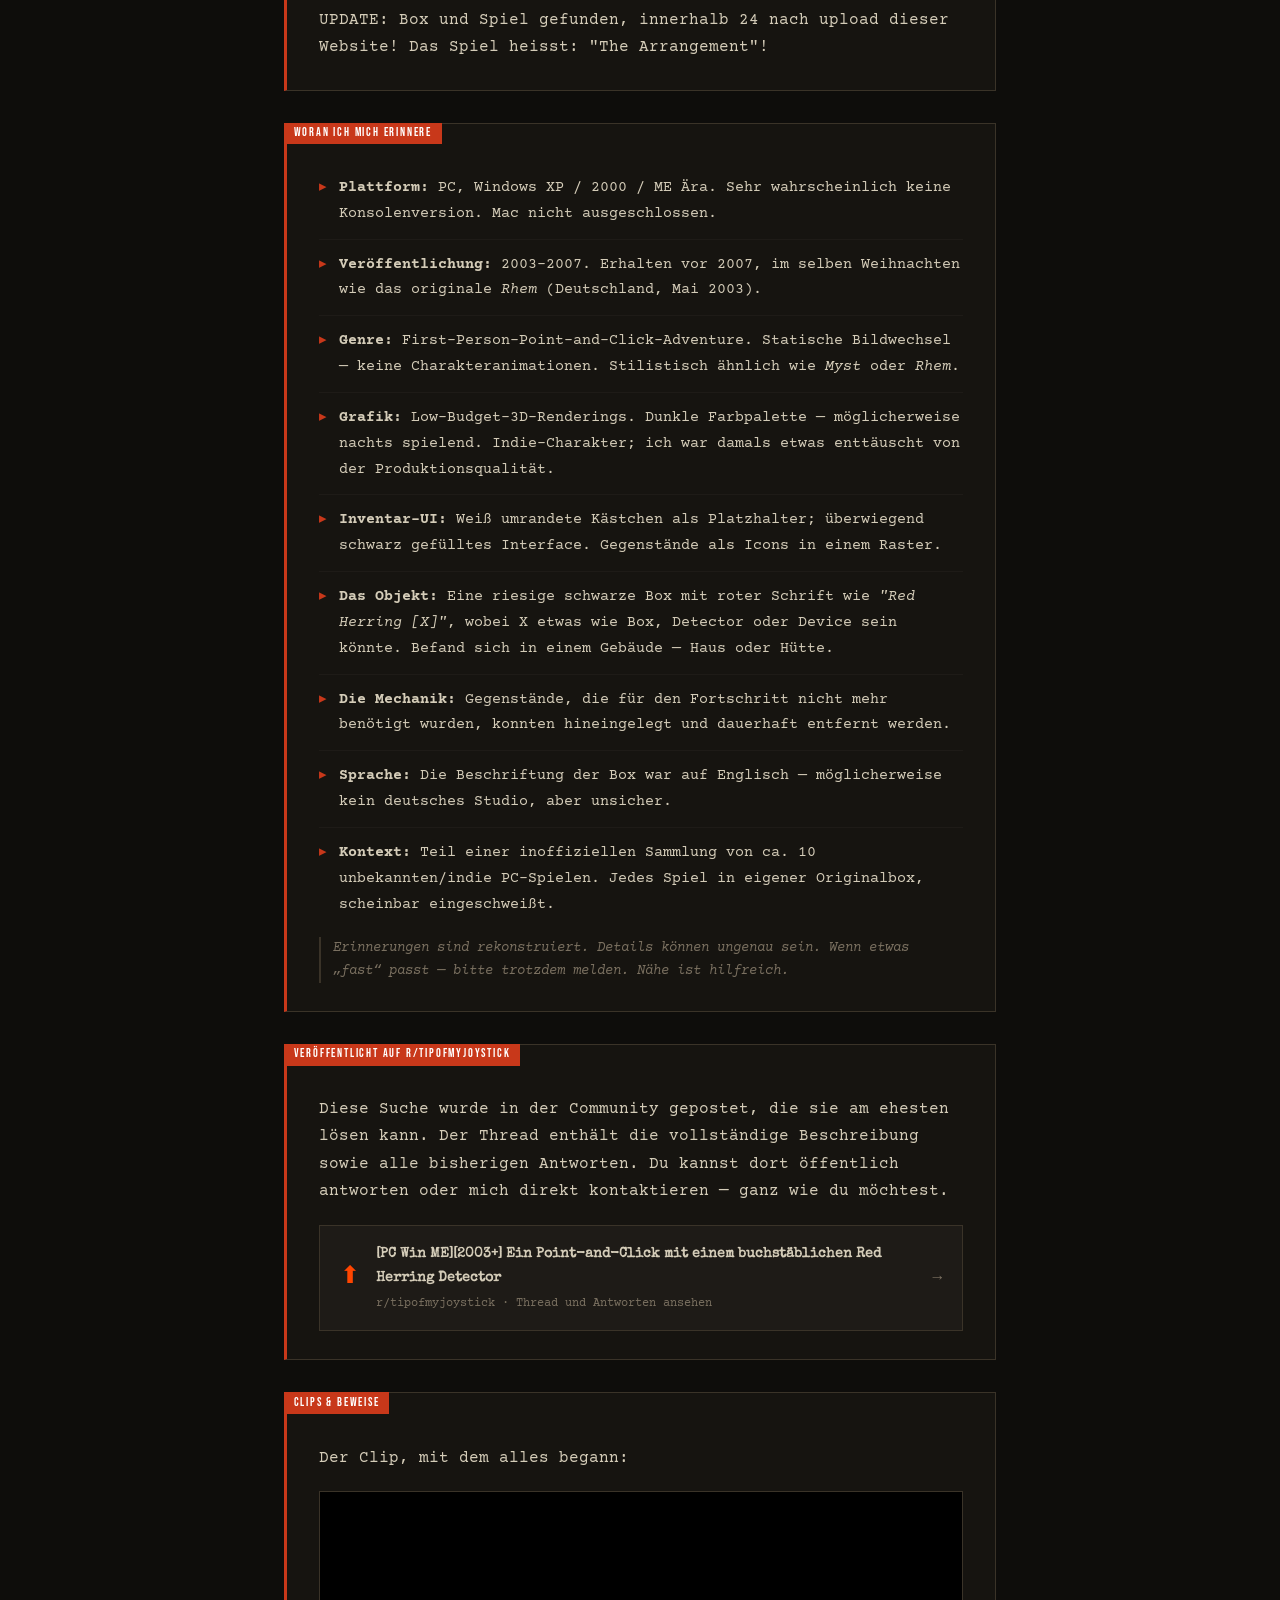
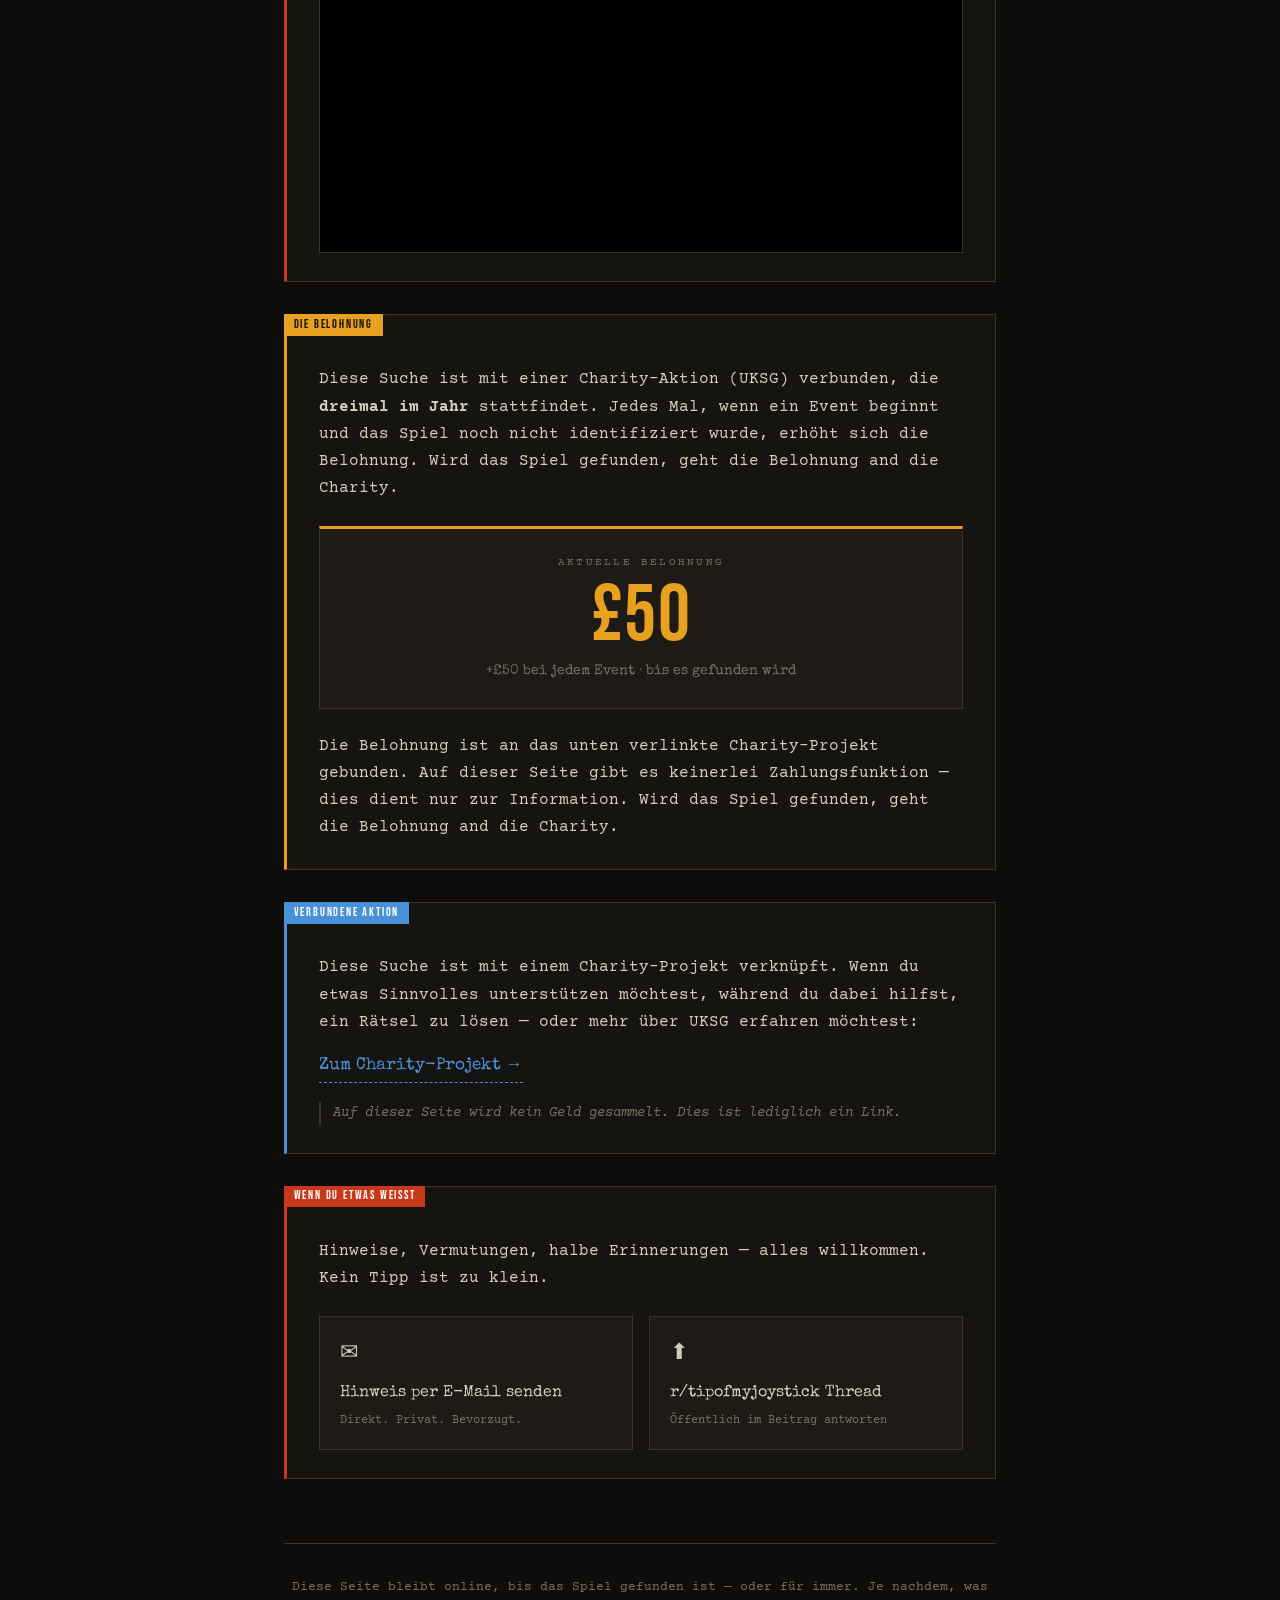
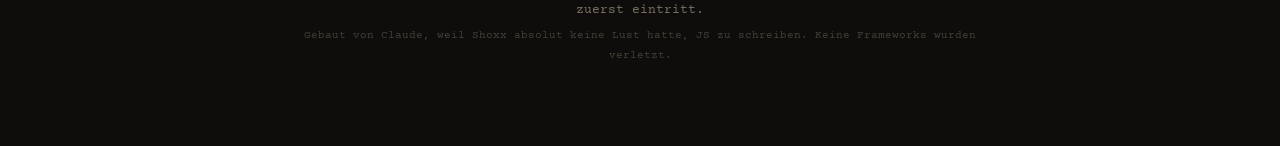
==== commit 8635ebd4: "box found" ====
--- a/de.html
+++ b/de.html
@@ -17,11 +17,13 @@
   <main class="container">
 
     <header class="header">
-        <div class="lang-switch">
-        <a href="index.html" aria-label="Switch to English version" class="lang-flag">
-            <img src="assets/UK.png" alt="English" />
-        </a>
-        </div>
+    <div style="position:absolute; top:20px; right:20px; z-index:20;">
+      <a href="index.html" aria-label="Switch to English version">
+        <img src="assets/UK.png"
+            alt="English"
+            style="width:36px; height:auto; display:block; border-radius:3px;" />
+      </a>
+    </div>
       <div class="tape tape-top-left"></div>
       <div class="tape tape-top-right"></div>
       <p class="eyebrow">VERMISST · NICHT IDENTIFIZIERT · HILFE GESUCHT</p>
@@ -32,15 +34,15 @@
     <section class="photo-section">
       <div class="polaroid">
         <div class="polaroid-img-wrap">
-          <img src="assets/box.jpg" alt="Der Red Herring Detector — eine schwarze Box mit roter Aufschrift" onerror="this.parentElement.classList.add('placeholder-active')" />
+          <img src="assets/box2.png" alt="Der Red Herring Detector — eine schwarze Box mit roter Aufschrift" onerror="this.parentElement.classList.add('placeholder-active')" />
           <div class="photo-placeholder">
             <span>[ Foto der Box ]</span>
             <small>ersetze assets/box.jpg mit deinem Bild</small>
           </div>
         </div>
-        <p class="polaroid-caption">BEWEISSTÜCK A — "Red Herring [Box / Detector / Device]"<br><em>Handgefertigte Nachbildung. Original im Spiel gesehen, ca. 2003–2007.</em></p>
+        <p class="polaroid-caption">BEWEISSTÜCK A — "Red Herring [Box / Detector / Device]"<br><em>Tatsaechliche Box. Original im Spiel gesehen, ca. 2003–2007.</em></p>
       </div>
-      <div class="stamp">UNBELEGT</div>
+      <div class="stamp">GEFUNDEN</div>
     </section>
 
     <section class="card" id="the-story">
@@ -67,6 +69,10 @@
         Ich suche schon so lange nach diesem Spiel, dass ich die Box aus meiner Erinnerung physisch nachgebaut habe.
         Wenn dir irgendetwas davon bekannt vorkommt — die Box, die Mechanik, das Spiel —
         dann muss ich von dir hören.
+      </p>
+        <p>
+        UPDATE: Box und Spiel gefunden, innerhalb 24 nach upload dieser Website!
+        Das Spiel heisst: "The Arrangement"!
       </p>
     </section>
 
